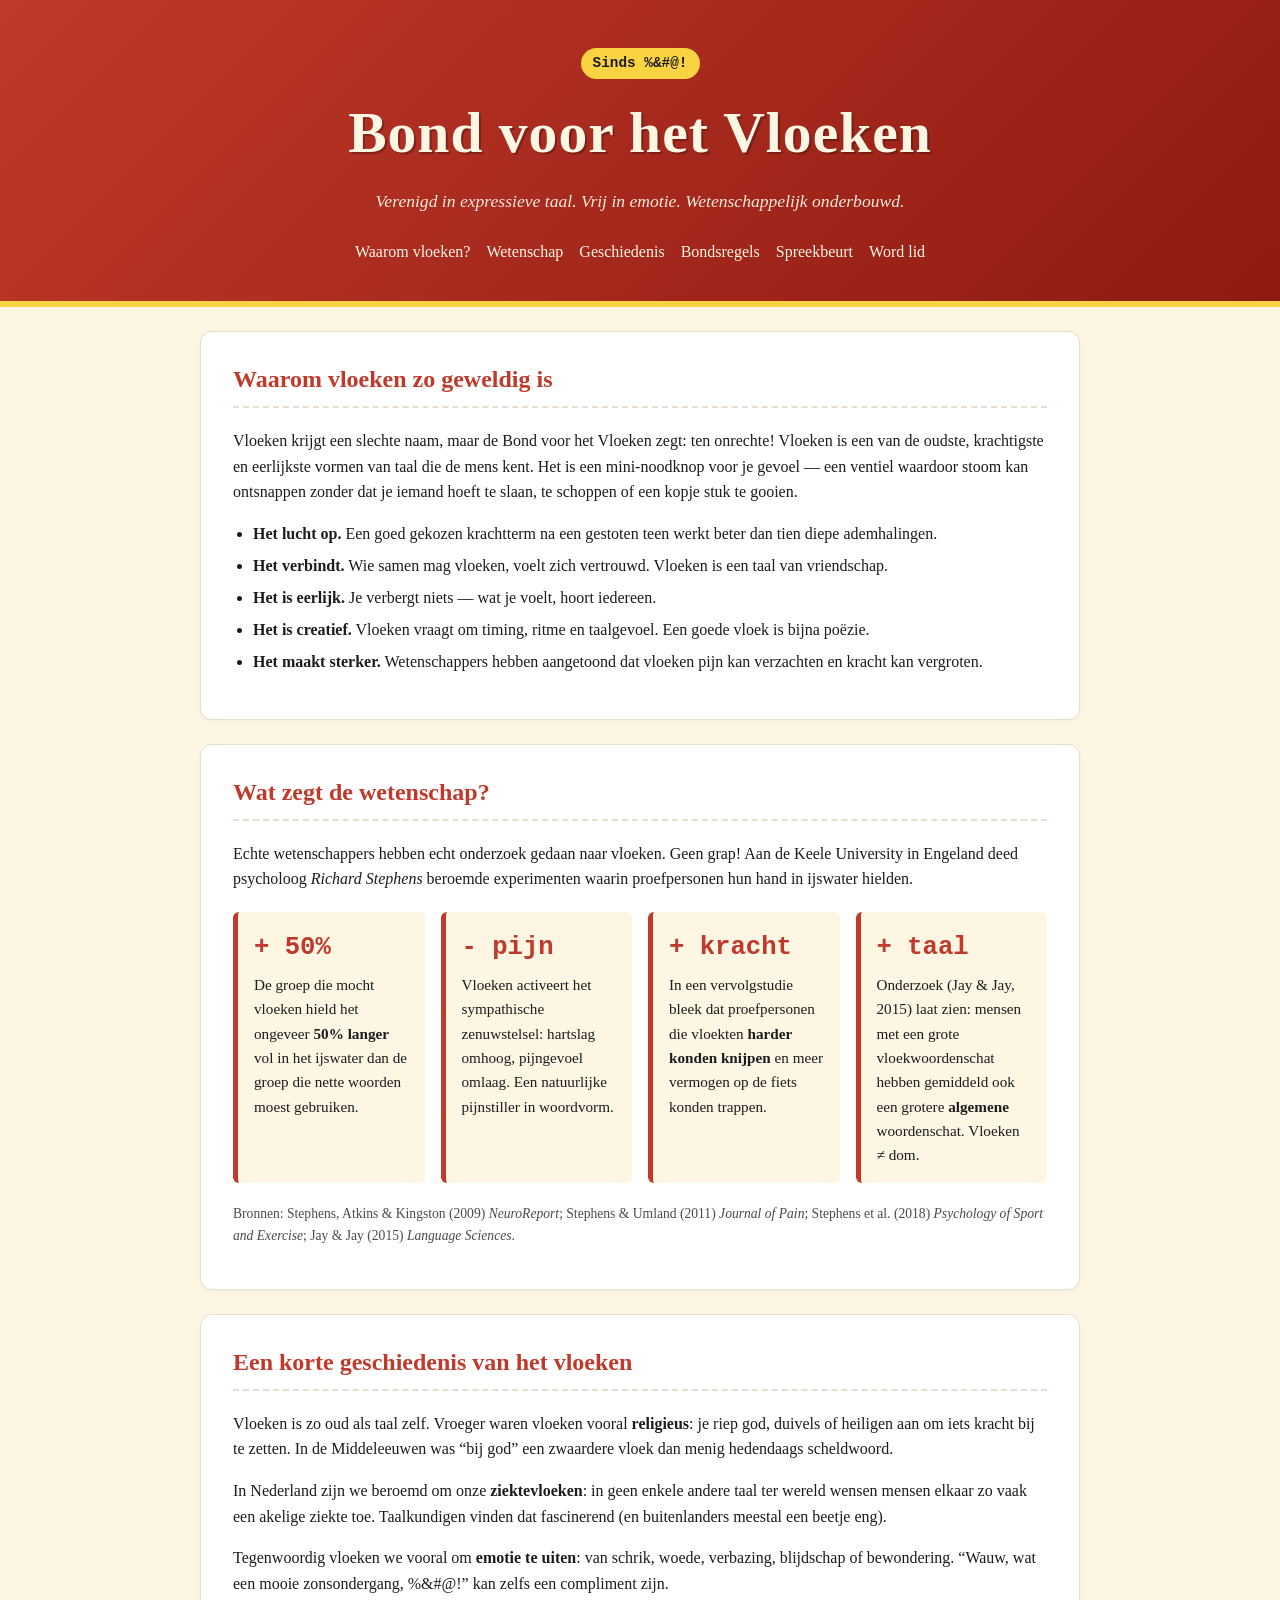
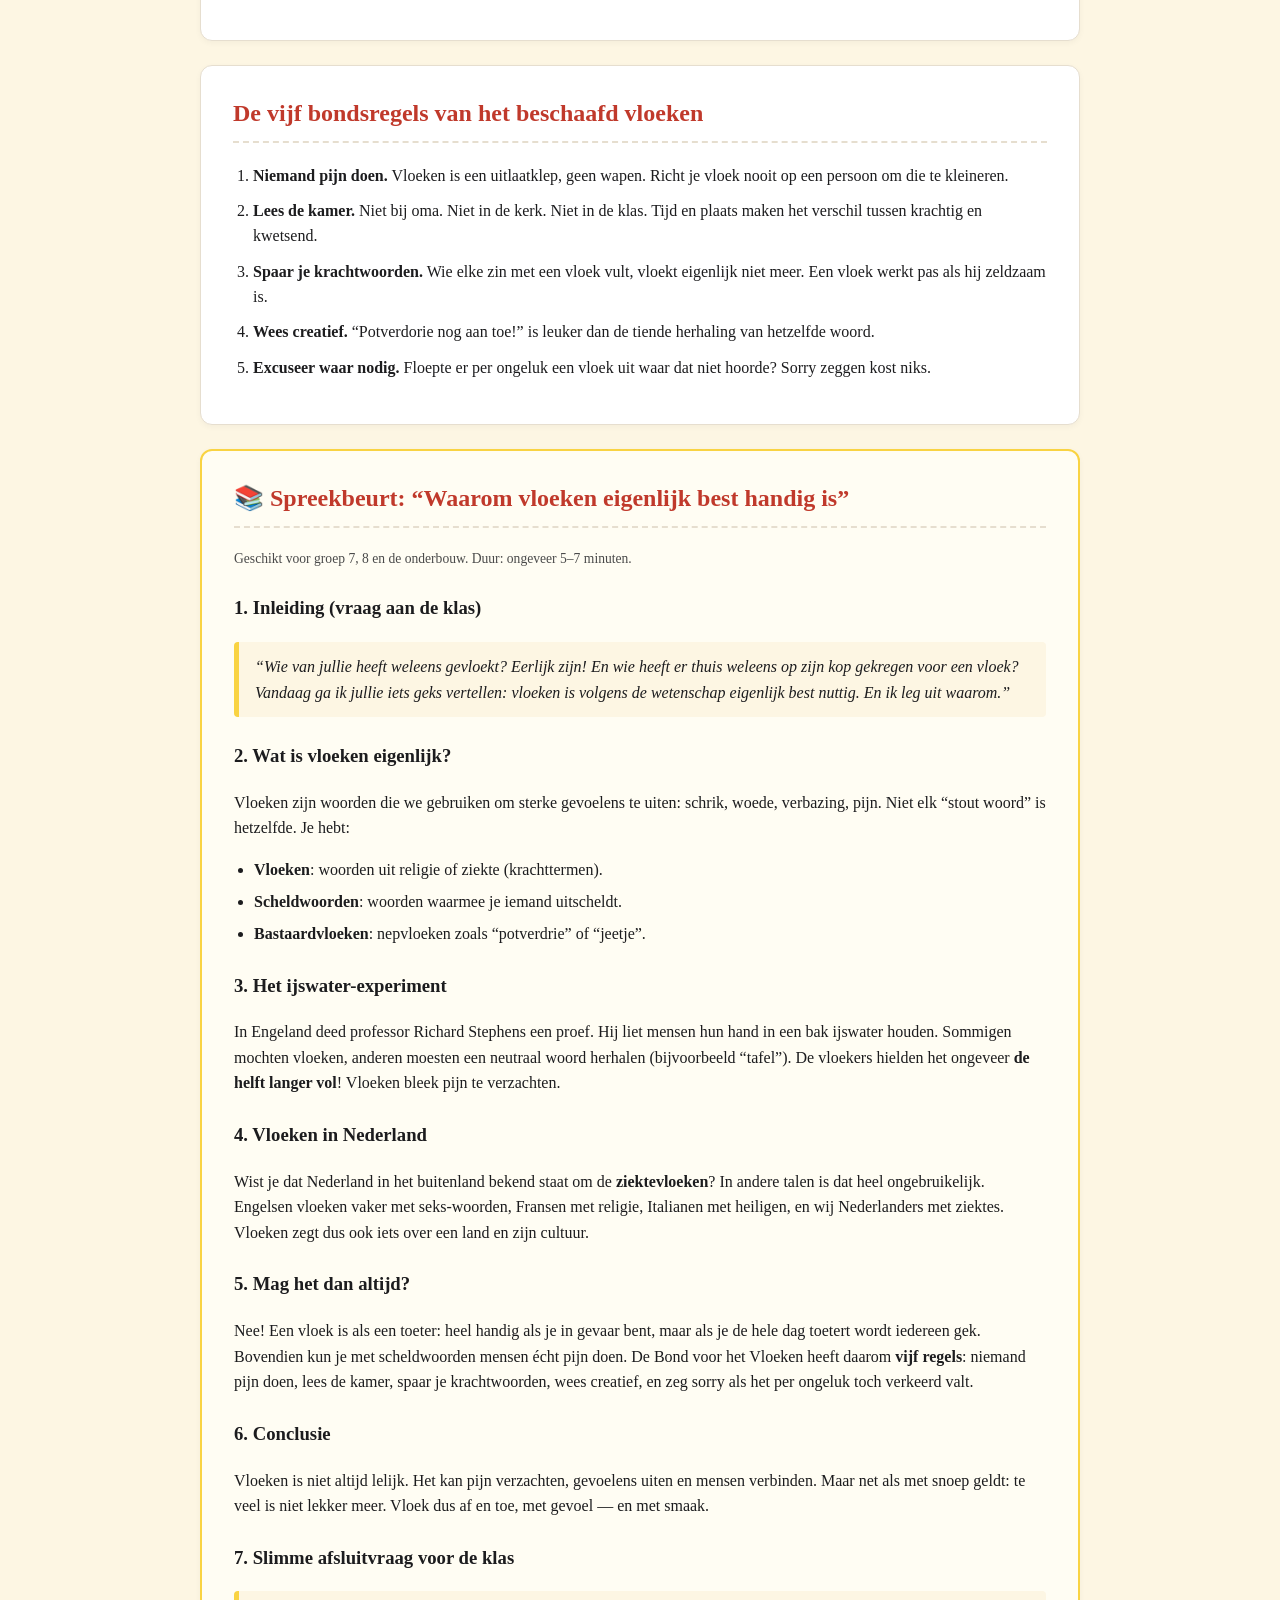
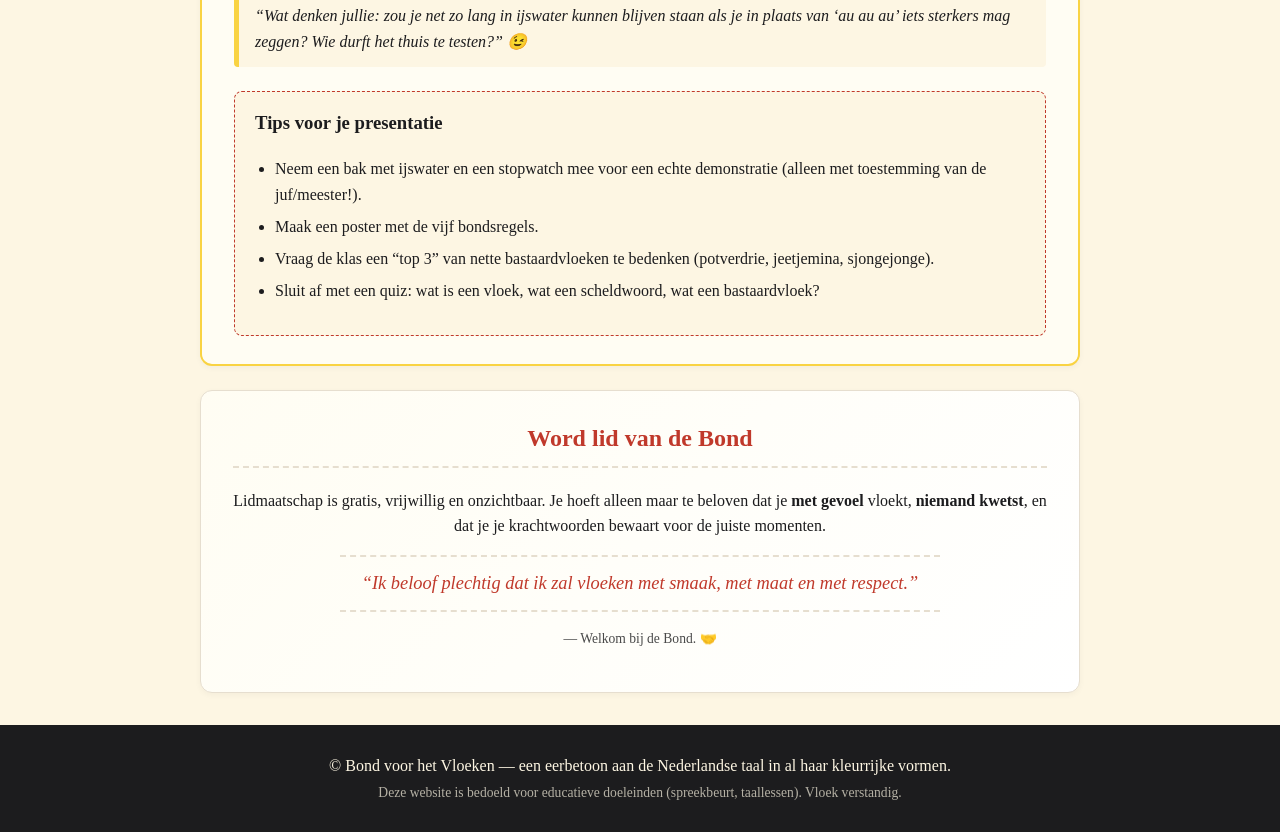
==== index.html @ 52d28886 "Add Bond voor het Vloeken website met spreekbeurtmateriaal Eenpagina-site met uitleg over vloeken, w" ====
<!DOCTYPE html>
<html lang="nl">
<head>
  <meta charset="UTF-8" />
  <meta name="viewport" content="width=device-width, initial-scale=1.0" />
  <title>Bond voor het Vloeken — Officieel Verbond van Vrije Vloekers</title>
  <meta name="description" content="De Bond voor het Vloeken: waarom vloeken zo geweldig is, wat de wetenschap zegt, en kant-en-klaar spreekbeurtmateriaal." />
  <link rel="stylesheet" href="style.css" />
</head>
<body>
  <header class="hero">
    <div class="container">
      <div class="badge">Sinds %&amp;#@!</div>
      <h1>Bond voor het Vloeken</h1>
      <p class="tagline">Verenigd in expressieve taal. Vrij in emotie. Wetenschappelijk onderbouwd.</p>
      <nav>
        <a href="#waarom">Waarom vloeken?</a>
        <a href="#wetenschap">Wetenschap</a>
        <a href="#geschiedenis">Geschiedenis</a>
        <a href="#regels">Bondsregels</a>
        <a href="#spreekbeurt">Spreekbeurt</a>
        <a href="#lid">Word lid</a>
      </nav>
    </div>
  </header>

  <main class="container">

    <section id="waarom" class="card">
      <h2>Waarom vloeken zo geweldig is</h2>
      <p>
        Vloeken krijgt een slechte naam, maar de Bond voor het Vloeken zegt: ten onrechte!
        Vloeken is een van de oudste, krachtigste en eerlijkste vormen van taal die de mens kent.
        Het is een mini-noodknop voor je gevoel — een ventiel waardoor stoom kan ontsnappen
        zonder dat je iemand hoeft te slaan, te schoppen of een kopje stuk te gooien.
      </p>
      <ul class="bullet">
        <li><strong>Het lucht op.</strong> Een goed gekozen krachtterm na een gestoten teen werkt beter dan tien diepe ademhalingen.</li>
        <li><strong>Het verbindt.</strong> Wie samen mag vloeken, voelt zich vertrouwd. Vloeken is een taal van vriendschap.</li>
        <li><strong>Het is eerlijk.</strong> Je verbergt niets — wat je voelt, hoort iedereen.</li>
        <li><strong>Het is creatief.</strong> Vloeken vraagt om timing, ritme en taalgevoel. Een goede vloek is bijna poëzie.</li>
        <li><strong>Het maakt sterker.</strong> Wetenschappers hebben aangetoond dat vloeken pijn kan verzachten en kracht kan vergroten.</li>
      </ul>
    </section>

    <section id="wetenschap" class="card">
      <h2>Wat zegt de wetenschap?</h2>
      <p>
        Echte wetenschappers hebben echt onderzoek gedaan naar vloeken. Geen grap!
        Aan de Keele University in Engeland deed psycholoog <em>Richard Stephens</em>
        beroemde experimenten waarin proefpersonen hun hand in ijswater hielden.
      </p>
      <div class="grid">
        <div class="fact">
          <div class="big">+ 50%</div>
          <p>De groep die mocht vloeken hield het ongeveer <strong>50% langer</strong> vol in het ijswater dan de groep die nette woorden moest gebruiken.</p>
        </div>
        <div class="fact">
          <div class="big">- pijn</div>
          <p>Vloeken activeert het sympathische zenuwstelsel: hartslag omhoog, pijngevoel omlaag. Een natuurlijke pijnstiller in woordvorm.</p>
        </div>
        <div class="fact">
          <div class="big">+ kracht</div>
          <p>In een vervolgstudie bleek dat proefpersonen die vloekten <strong>harder konden knijpen</strong> en meer vermogen op de fiets konden trappen.</p>
        </div>
        <div class="fact">
          <div class="big">+ taal</div>
          <p>Onderzoek (Jay &amp; Jay, 2015) laat zien: mensen met een grote vloekwoordenschat hebben gemiddeld ook een grotere <strong>algemene</strong> woordenschat. Vloeken ≠ dom.</p>
        </div>
      </div>
      <p class="small">
        Bronnen: Stephens, Atkins &amp; Kingston (2009) <em>NeuroReport</em>; Stephens &amp; Umland (2011) <em>Journal of Pain</em>;
        Stephens et al. (2018) <em>Psychology of Sport and Exercise</em>; Jay &amp; Jay (2015) <em>Language Sciences</em>.
      </p>
    </section>

    <section id="geschiedenis" class="card">
      <h2>Een korte geschiedenis van het vloeken</h2>
      <p>
        Vloeken is zo oud als taal zelf. Vroeger waren vloeken vooral <strong>religieus</strong>:
        je riep god, duivels of heiligen aan om iets kracht bij te zetten. In de Middeleeuwen
        was &ldquo;bij god&rdquo; een zwaardere vloek dan menig hedendaags scheldwoord.
      </p>
      <p>
        In Nederland zijn we beroemd om onze <strong>ziektevloeken</strong>: in geen enkele andere
        taal ter wereld wensen mensen elkaar zo vaak een akelige ziekte toe. Taalkundigen vinden
        dat fascinerend (en buitenlanders meestal een beetje eng).
      </p>
      <p>
        Tegenwoordig vloeken we vooral om <strong>emotie te uiten</strong>: van schrik, woede,
        verbazing, blijdschap of bewondering. &ldquo;Wauw, wat een mooie zonsondergang, %&amp;#@!&rdquo;
        kan zelfs een compliment zijn.
      </p>
    </section>

    <section id="regels" class="card">
      <h2>De vijf bondsregels van het beschaafd vloeken</h2>
      <ol class="rules">
        <li><strong>Niemand pijn doen.</strong> Vloeken is een uitlaatklep, geen wapen. Richt je vloek nooit op een persoon om die te kleineren.</li>
        <li><strong>Lees de kamer.</strong> Niet bij oma. Niet in de kerk. Niet in de klas. Tijd en plaats maken het verschil tussen krachtig en kwetsend.</li>
        <li><strong>Spaar je krachtwoorden.</strong> Wie elke zin met een vloek vult, vloekt eigenlijk niet meer. Een vloek werkt pas als hij zeldzaam is.</li>
        <li><strong>Wees creatief.</strong> &ldquo;Potverdorie nog aan toe!&rdquo; is leuker dan de tiende herhaling van hetzelfde woord.</li>
        <li><strong>Excuseer waar nodig.</strong> Floepte er per ongeluk een vloek uit waar dat niet hoorde? Sorry zeggen kost niks.</li>
      </ol>
    </section>

    <section id="spreekbeurt" class="card spreekbeurt">
      <h2>📚 Spreekbeurt: &ldquo;Waarom vloeken eigenlijk best handig is&rdquo;</h2>
      <p class="small">Geschikt voor groep 7, 8 en de onderbouw. Duur: ongeveer 5–7 minuten.</p>

      <h3>1. Inleiding (vraag aan de klas)</h3>
      <blockquote>
        &ldquo;Wie van jullie heeft weleens gevloekt? Eerlijk zijn! En wie heeft er thuis weleens
        op zijn kop gekregen voor een vloek? Vandaag ga ik jullie iets geks vertellen:
        vloeken is volgens de wetenschap eigenlijk best <em>nuttig</em>. En ik leg uit waarom.&rdquo;
      </blockquote>

      <h3>2. Wat is vloeken eigenlijk?</h3>
      <p>
        Vloeken zijn woorden die we gebruiken om sterke gevoelens te uiten: schrik, woede,
        verbazing, pijn. Niet elk &ldquo;stout woord&rdquo; is hetzelfde. Je hebt:
      </p>
      <ul class="bullet">
        <li><strong>Vloeken</strong>: woorden uit religie of ziekte (krachttermen).</li>
        <li><strong>Scheldwoorden</strong>: woorden waarmee je iemand uitscheldt.</li>
        <li><strong>Bastaardvloeken</strong>: nepvloeken zoals &ldquo;potverdrie&rdquo; of &ldquo;jeetje&rdquo;.</li>
      </ul>

      <h3>3. Het ijswater-experiment</h3>
      <p>
        In Engeland deed professor Richard Stephens een proef. Hij liet mensen hun hand
        in een bak ijswater houden. Sommigen mochten vloeken, anderen moesten een neutraal
        woord herhalen (bijvoorbeeld &ldquo;tafel&rdquo;). De vloekers hielden het ongeveer
        <strong>de helft langer vol</strong>! Vloeken bleek pijn te verzachten.
      </p>

      <h3>4. Vloeken in Nederland</h3>
      <p>
        Wist je dat Nederland in het buitenland bekend staat om de <strong>ziektevloeken</strong>?
        In andere talen is dat heel ongebruikelijk. Engelsen vloeken vaker met seks-woorden,
        Fransen met religie, Italianen met heiligen, en wij Nederlanders met ziektes. Vloeken
        zegt dus ook iets over een land en zijn cultuur.
      </p>

      <h3>5. Mag het dan altijd?</h3>
      <p>
        Nee! Een vloek is als een toeter: heel handig als je in gevaar bent, maar als je de hele
        dag toetert wordt iedereen gek. Bovendien kun je met scheldwoorden mensen écht pijn doen.
        De Bond voor het Vloeken heeft daarom <strong>vijf regels</strong>: niemand pijn doen,
        lees de kamer, spaar je krachtwoorden, wees creatief, en zeg sorry als het per ongeluk
        toch verkeerd valt.
      </p>

      <h3>6. Conclusie</h3>
      <p>
        Vloeken is niet altijd lelijk. Het kan pijn verzachten, gevoelens uiten en mensen
        verbinden. Maar net als met snoep geldt: te veel is niet lekker meer.
        Vloek dus af en toe, met gevoel — en met smaak.
      </p>

      <h3>7. Slimme afsluitvraag voor de klas</h3>
      <blockquote>
        &ldquo;Wat denken jullie: zou je net zo lang in ijswater kunnen blijven staan als je
        in plaats van &lsquo;au au au&rsquo; iets sterkers mag zeggen? Wie durft het thuis te
        testen?&rdquo; 😉
      </blockquote>

      <div class="downloadbox">
        <h3>Tips voor je presentatie</h3>
        <ul class="bullet">
          <li>Neem een bak met ijswater en een stopwatch mee voor een echte demonstratie (alleen met toestemming van de juf/meester!).</li>
          <li>Maak een poster met de vijf bondsregels.</li>
          <li>Vraag de klas een &ldquo;top 3&rdquo; van nette bastaardvloeken te bedenken (potverdrie, jeetjemina, sjongejonge).</li>
          <li>Sluit af met een quiz: wat is een vloek, wat een scheldwoord, wat een bastaardvloek?</li>
        </ul>
      </div>
    </section>

    <section id="lid" class="card cta">
      <h2>Word lid van de Bond</h2>
      <p>
        Lidmaatschap is gratis, vrijwillig en onzichtbaar. Je hoeft alleen maar te beloven dat
        je <strong>met gevoel</strong> vloekt, <strong>niemand kwetst</strong>, en dat je je
        krachtwoorden bewaart voor de juiste momenten.
      </p>
      <p class="pledge">
        &ldquo;Ik beloof plechtig dat ik zal vloeken met smaak, met maat en met respect.&rdquo;
      </p>
      <p class="small">— Welkom bij de Bond. 🤝</p>
    </section>

  </main>

  <footer>
    <div class="container">
      <p>© Bond voor het Vloeken — een eerbetoon aan de Nederlandse taal in al haar kleurrijke vormen.</p>
      <p class="small">Deze website is bedoeld voor educatieve doeleinden (spreekbeurt, taallessen). Vloek verstandig.</p>
    </div>
  </footer>
</body>
</html>
---- style.css ----
:root {
  --rood: #c0392b;
  --donker: #1c1c1e;
  --crème: #fdf6e3;
  --geel: #f9d342;
  --grijs: #4a4a4a;
  --kaartrand: #e6decf;
}

* { box-sizing: border-box; }

html, body {
  margin: 0;
  padding: 0;
  font-family: Georgia, "Times New Roman", serif;
  color: var(--donker);
  background: var(--crème);
  line-height: 1.6;
}

.container {
  max-width: 920px;
  margin: 0 auto;
  padding: 0 1.25rem;
}

.hero {
  background: linear-gradient(135deg, var(--rood) 0%, #8e1a10 100%);
  color: var(--crème);
  padding: 3rem 0 2rem;
  text-align: center;
  border-bottom: 6px solid var(--geel);
}

.hero h1 {
  font-size: clamp(2.2rem, 5vw, 3.6rem);
  margin: 0.5rem 0 0.25rem;
  letter-spacing: 1px;
  text-shadow: 2px 2px 0 rgba(0,0,0,0.25);
}

.tagline {
  font-style: italic;
  font-size: 1.1rem;
  margin: 0.5rem 0 1.5rem;
  opacity: 0.95;
}

.badge {
  display: inline-block;
  background: var(--geel);
  color: var(--donker);
  font-weight: bold;
  padding: 0.25rem 0.75rem;
  border-radius: 999px;
  font-family: "Courier New", monospace;
  font-size: 0.9rem;
}

nav {
  display: flex;
  flex-wrap: wrap;
  justify-content: center;
  gap: 0.5rem 1rem;
  margin-top: 1rem;
}

nav a {
  color: var(--crème);
  text-decoration: none;
  border-bottom: 2px solid transparent;
  padding-bottom: 2px;
  transition: border-color 0.2s;
}

nav a:hover { border-color: var(--geel); }

main { padding: 2rem 0 3rem; }

.card {
  background: #fff;
  border: 1px solid var(--kaartrand);
  border-radius: 12px;
  padding: 1.75rem 2rem;
  margin: 1.5rem 0;
  box-shadow: 0 2px 6px rgba(0,0,0,0.04);
}

.card h2 {
  margin-top: 0;
  color: var(--rood);
  border-bottom: 2px dashed var(--kaartrand);
  padding-bottom: 0.5rem;
}

.card h3 {
  margin-top: 1.5rem;
  color: var(--donker);
}

.bullet { padding-left: 1.25rem; }
.bullet li { margin: 0.4rem 0; }

.rules {
  padding-left: 1.25rem;
}
.rules li {
  margin: 0.6rem 0;
}

.grid {
  display: grid;
  grid-template-columns: repeat(auto-fit, minmax(180px, 1fr));
  gap: 1rem;
  margin: 1.25rem 0;
}

.fact {
  background: var(--crème);
  border-left: 5px solid var(--rood);
  padding: 1rem;
  border-radius: 6px;
}

.fact .big {
  font-family: "Courier New", monospace;
  font-size: 1.6rem;
  font-weight: bold;
  color: var(--rood);
  margin-bottom: 0.25rem;
}

.fact p { margin: 0; font-size: 0.95rem; }

blockquote {
  background: var(--crème);
  border-left: 5px solid var(--geel);
  margin: 1rem 0;
  padding: 0.75rem 1rem;
  font-style: italic;
  border-radius: 4px;
}

.small {
  font-size: 0.85rem;
  color: var(--grijs);
}

.spreekbeurt {
  border: 2px solid var(--geel);
  background: #fffdf3;
}

.downloadbox {
  margin-top: 1.5rem;
  padding: 1rem 1.25rem;
  background: var(--crème);
  border-radius: 8px;
  border: 1px dashed var(--rood);
}

.downloadbox h3 { margin-top: 0; }

.cta {
  text-align: center;
  background: linear-gradient(135deg, #fffdf3 0%, #fff 100%);
}

.pledge {
  font-size: 1.15rem;
  font-style: italic;
  color: var(--rood);
  border-top: 2px dashed var(--kaartrand);
  border-bottom: 2px dashed var(--kaartrand);
  padding: 0.75rem 0;
  margin: 1rem auto;
  max-width: 600px;
}

footer {
  background: var(--donker);
  color: var(--crème);
  padding: 1.5rem 0;
  text-align: center;
  margin-top: 2rem;
}

footer p { margin: 0.25rem 0; }
footer .small { color: #b5b1a5; }

@media (max-width: 600px) {
  .card { padding: 1.25rem; }
  .hero { padding: 2rem 0 1.5rem; }
}
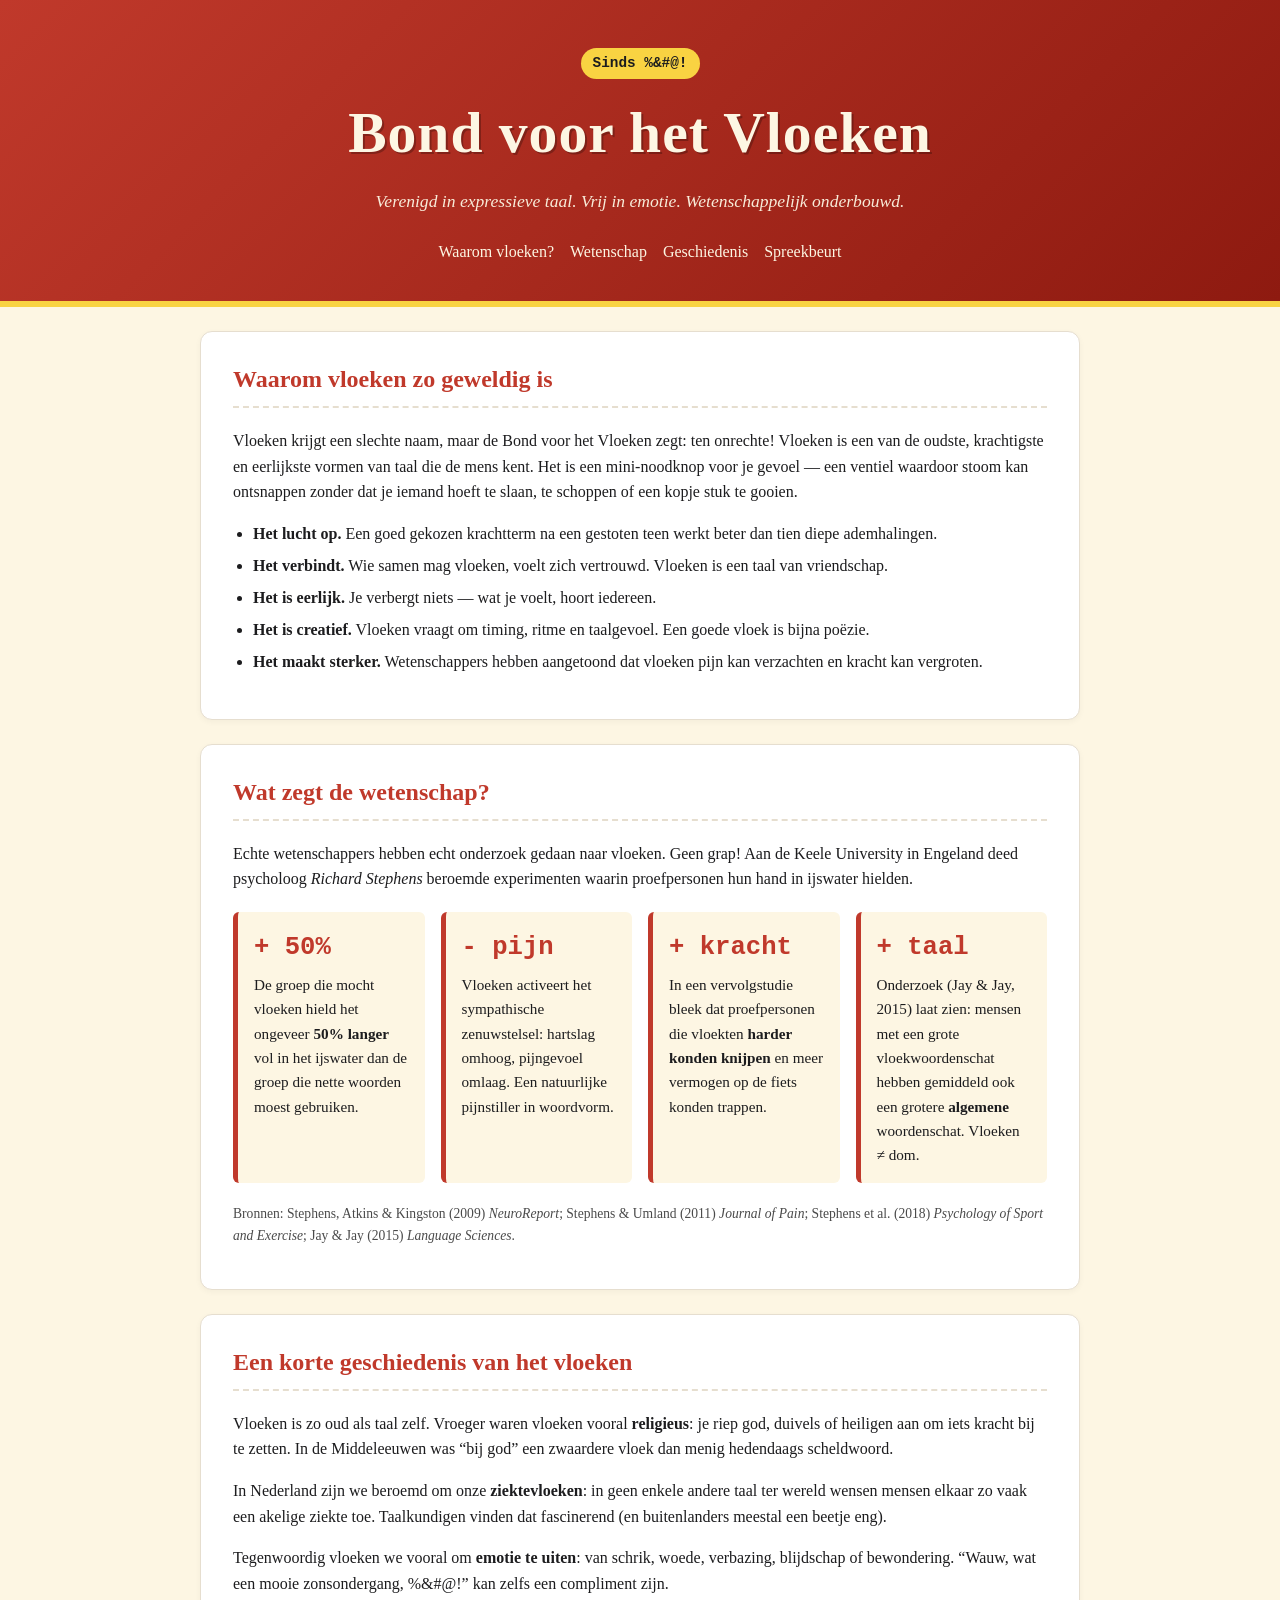
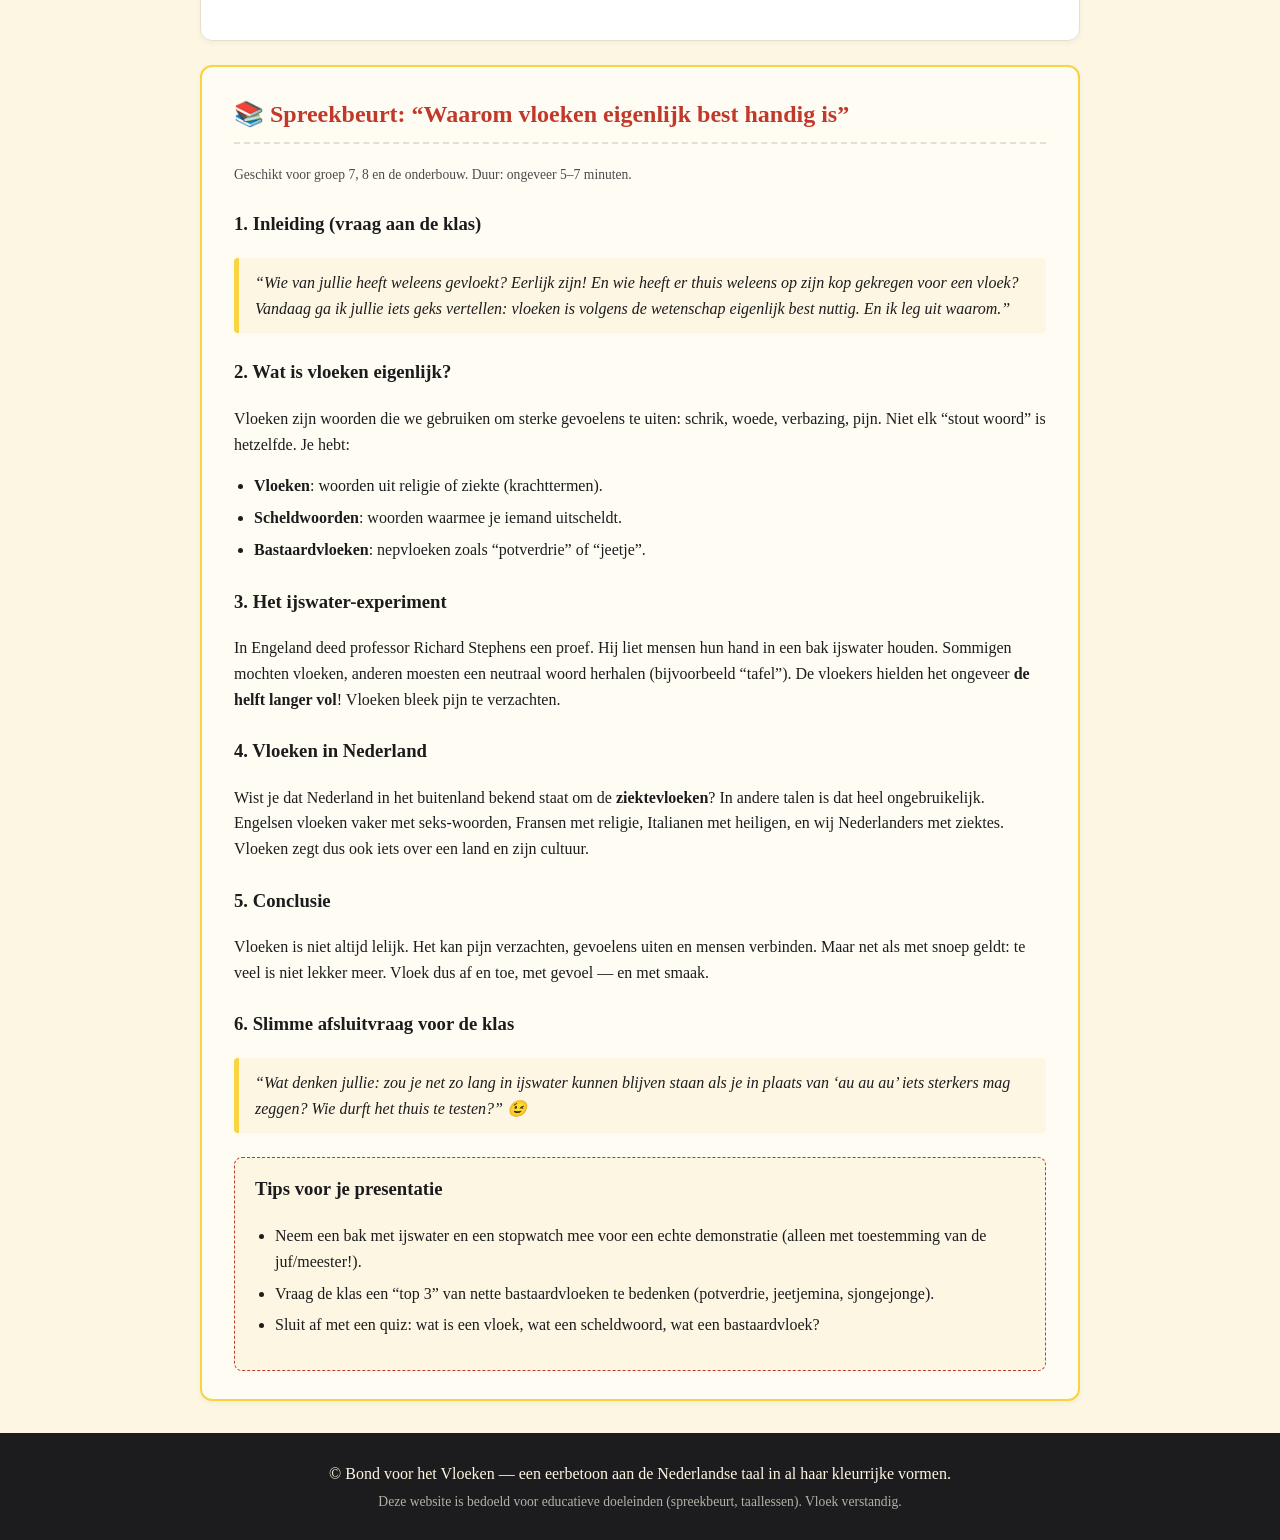
==== commit 95f2c628: "Voeg Google Analytics toe en verwijder bondsregels/lidmaatschap-secties - gtag.js (G-50W6WV16DJ) toe" ====
--- a/index.html
+++ b/index.html
@@ -6,6 +6,14 @@
   <title>Bond voor het Vloeken — Officieel Verbond van Vrije Vloekers</title>
   <meta name="description" content="De Bond voor het Vloeken: waarom vloeken zo geweldig is, wat de wetenschap zegt, en kant-en-klaar spreekbeurtmateriaal." />
   <link rel="stylesheet" href="style.css" />
+  <!-- Google tag (gtag.js) -->
+  <script async src="https://www.googletagmanager.com/gtag/js?id=G-50W6WV16DJ"></script>
+  <script>
+    window.dataLayer = window.dataLayer || [];
+    function gtag(){dataLayer.push(arguments);}
+    gtag('js', new Date());
+    gtag('config', 'G-50W6WV16DJ');
+  </script>
 </head>
 <body>
   <header class="hero">
@@ -17,9 +25,7 @@
         <a href="#waarom">Waarom vloeken?</a>
         <a href="#wetenschap">Wetenschap</a>
         <a href="#geschiedenis">Geschiedenis</a>
-        <a href="#regels">Bondsregels</a>
         <a href="#spreekbeurt">Spreekbeurt</a>
-        <a href="#lid">Word lid</a>
       </nav>
     </div>
   </header>
@@ -93,17 +99,6 @@
       </p>
     </section>
 
-    <section id="regels" class="card">
-      <h2>De vijf bondsregels van het beschaafd vloeken</h2>
-      <ol class="rules">
-        <li><strong>Niemand pijn doen.</strong> Vloeken is een uitlaatklep, geen wapen. Richt je vloek nooit op een persoon om die te kleineren.</li>
-        <li><strong>Lees de kamer.</strong> Niet bij oma. Niet in de kerk. Niet in de klas. Tijd en plaats maken het verschil tussen krachtig en kwetsend.</li>
-        <li><strong>Spaar je krachtwoorden.</strong> Wie elke zin met een vloek vult, vloekt eigenlijk niet meer. Een vloek werkt pas als hij zeldzaam is.</li>
-        <li><strong>Wees creatief.</strong> &ldquo;Potverdorie nog aan toe!&rdquo; is leuker dan de tiende herhaling van hetzelfde woord.</li>
-        <li><strong>Excuseer waar nodig.</strong> Floepte er per ongeluk een vloek uit waar dat niet hoorde? Sorry zeggen kost niks.</li>
-      </ol>
-    </section>
-
     <section id="spreekbeurt" class="card spreekbeurt">
       <h2>📚 Spreekbeurt: &ldquo;Waarom vloeken eigenlijk best handig is&rdquo;</h2>
       <p class="small">Geschikt voor groep 7, 8 en de onderbouw. Duur: ongeveer 5–7 minuten.</p>
@@ -142,23 +137,14 @@
         zegt dus ook iets over een land en zijn cultuur.
       </p>
 
-      <h3>5. Mag het dan altijd?</h3>
-      <p>
-        Nee! Een vloek is als een toeter: heel handig als je in gevaar bent, maar als je de hele
-        dag toetert wordt iedereen gek. Bovendien kun je met scheldwoorden mensen écht pijn doen.
-        De Bond voor het Vloeken heeft daarom <strong>vijf regels</strong>: niemand pijn doen,
-        lees de kamer, spaar je krachtwoorden, wees creatief, en zeg sorry als het per ongeluk
-        toch verkeerd valt.
-      </p>
-
-      <h3>6. Conclusie</h3>
+      <h3>5. Conclusie</h3>
       <p>
         Vloeken is niet altijd lelijk. Het kan pijn verzachten, gevoelens uiten en mensen
         verbinden. Maar net als met snoep geldt: te veel is niet lekker meer.
         Vloek dus af en toe, met gevoel — en met smaak.
       </p>
 
-      <h3>7. Slimme afsluitvraag voor de klas</h3>
+      <h3>6. Slimme afsluitvraag voor de klas</h3>
       <blockquote>
         &ldquo;Wat denken jullie: zou je net zo lang in ijswater kunnen blijven staan als je
         in plaats van &lsquo;au au au&rsquo; iets sterkers mag zeggen? Wie durft het thuis te
@@ -169,24 +155,10 @@
         <h3>Tips voor je presentatie</h3>
         <ul class="bullet">
           <li>Neem een bak met ijswater en een stopwatch mee voor een echte demonstratie (alleen met toestemming van de juf/meester!).</li>
-          <li>Maak een poster met de vijf bondsregels.</li>
           <li>Vraag de klas een &ldquo;top 3&rdquo; van nette bastaardvloeken te bedenken (potverdrie, jeetjemina, sjongejonge).</li>
           <li>Sluit af met een quiz: wat is een vloek, wat een scheldwoord, wat een bastaardvloek?</li>
         </ul>
       </div>
-    </section>
-
-    <section id="lid" class="card cta">
-      <h2>Word lid van de Bond</h2>
-      <p>
-        Lidmaatschap is gratis, vrijwillig en onzichtbaar. Je hoeft alleen maar te beloven dat
-        je <strong>met gevoel</strong> vloekt, <strong>niemand kwetst</strong>, en dat je je
-        krachtwoorden bewaart voor de juiste momenten.
-      </p>
-      <p class="pledge">
-        &ldquo;Ik beloof plechtig dat ik zal vloeken met smaak, met maat en met respect.&rdquo;
-      </p>
-      <p class="small">— Welkom bij de Bond. 🤝</p>
     </section>
 
   </main>
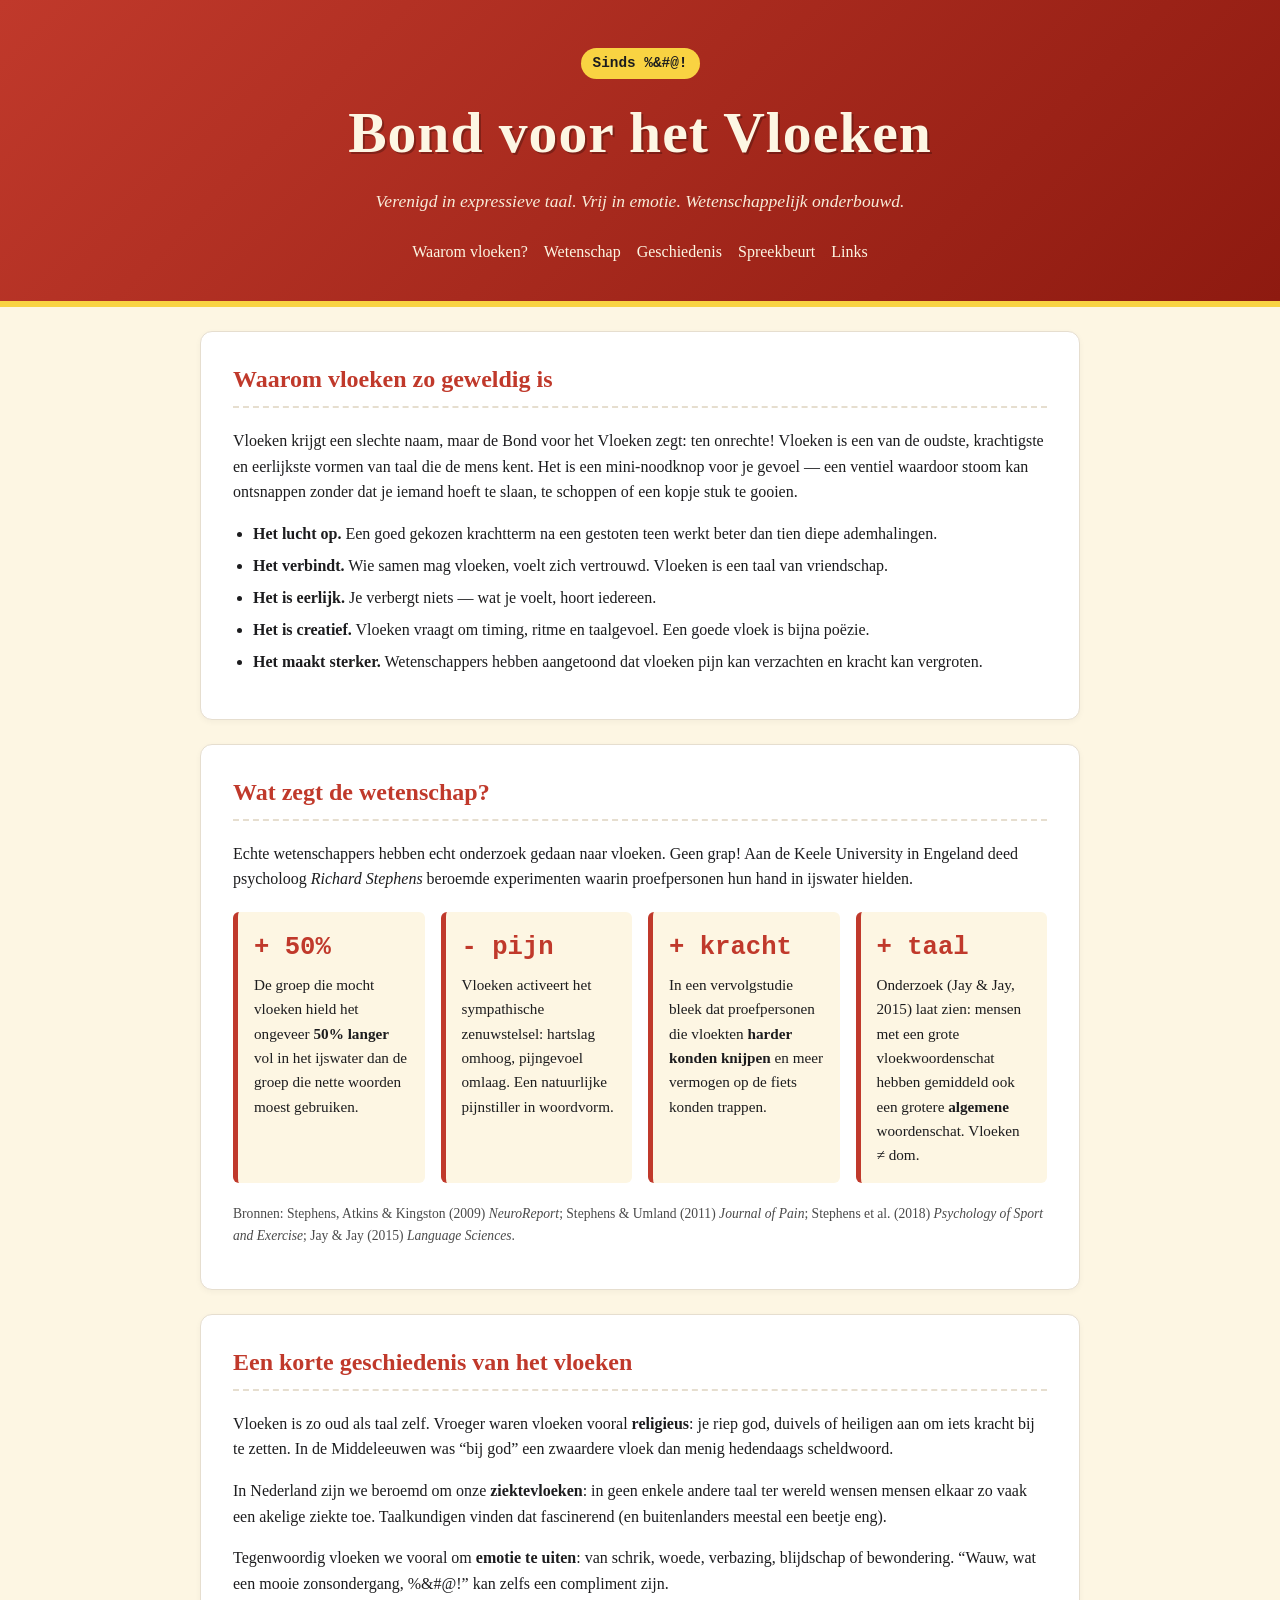
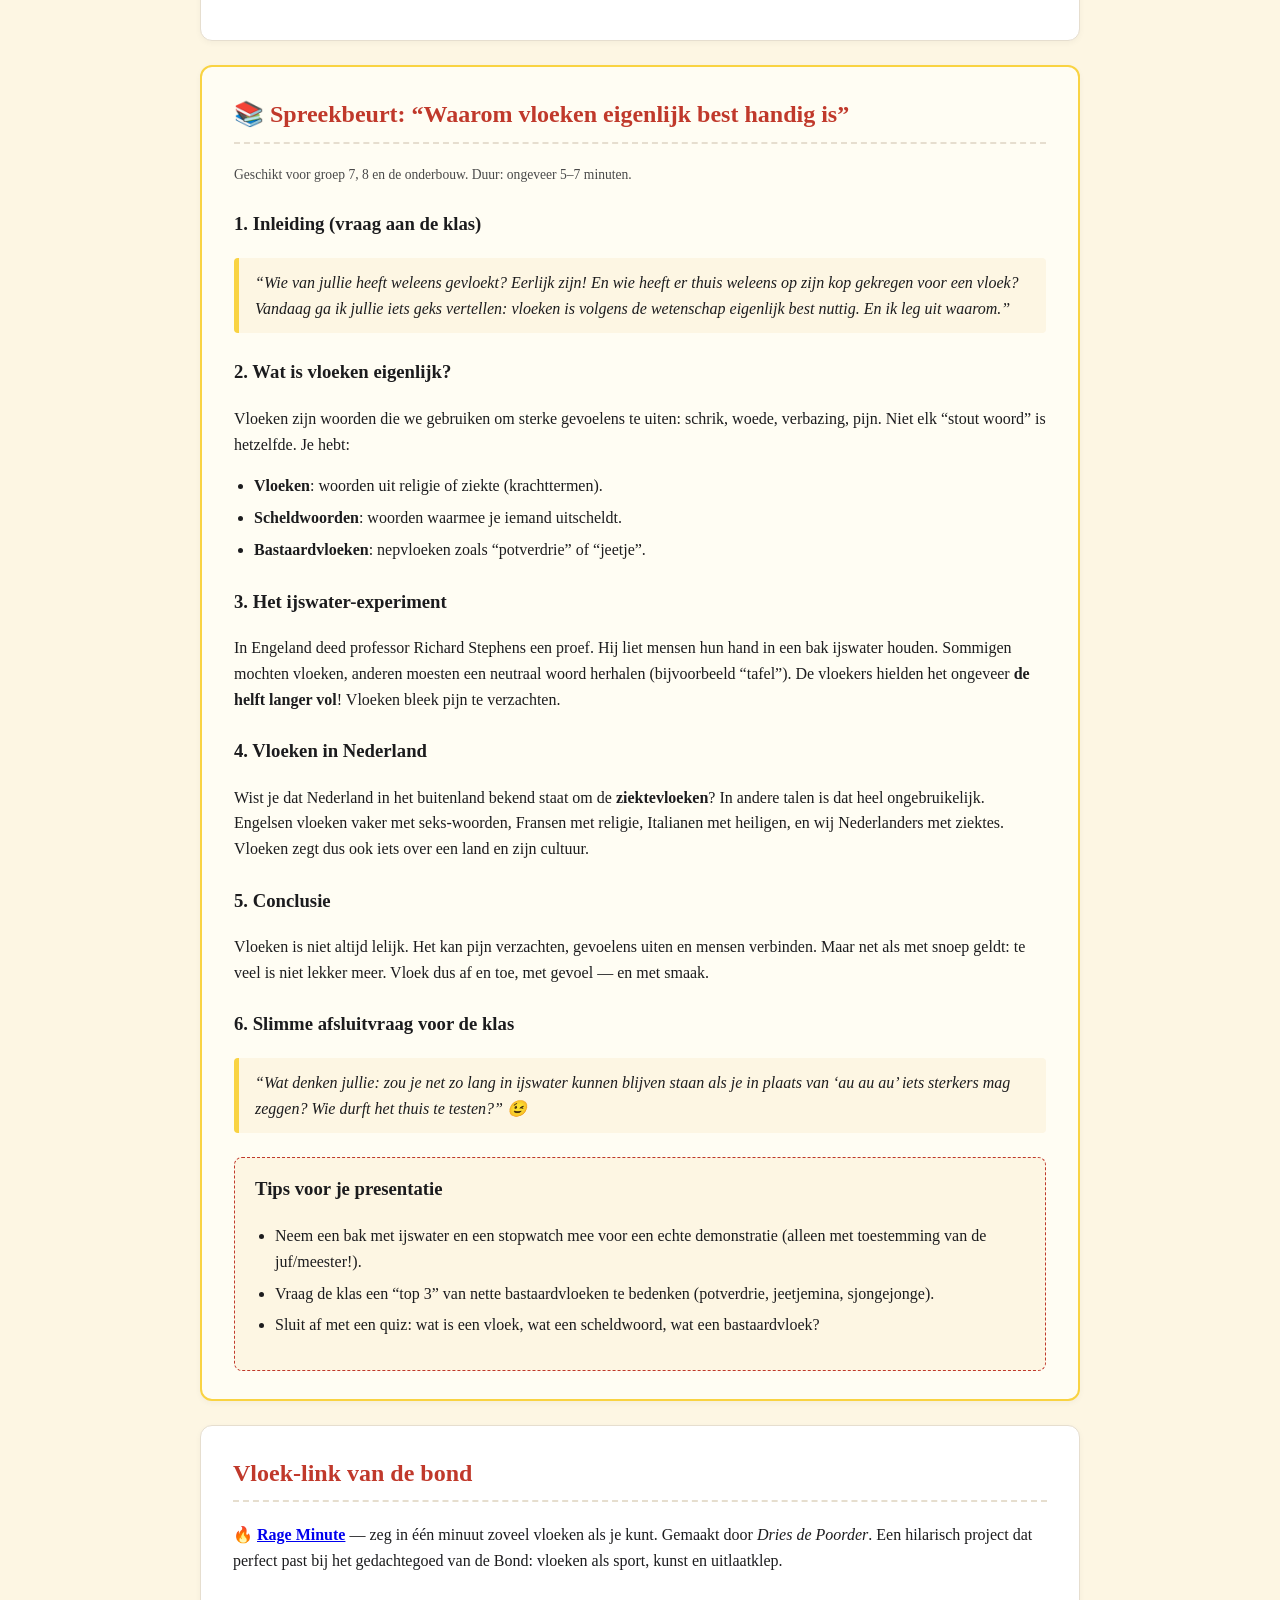
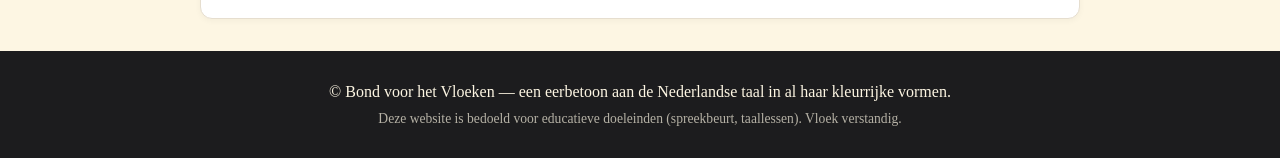
==== commit 9e9ad2aa: "Voeg link naar rage-minute.lol toe (gemaakt door Dries de Poorder)" ====
--- a/index.html
+++ b/index.html
@@ -26,6 +26,7 @@
         <a href="#wetenschap">Wetenschap</a>
         <a href="#geschiedenis">Geschiedenis</a>
         <a href="#spreekbeurt">Spreekbeurt</a>
+        <a href="#links">Links</a>
       </nav>
     </div>
   </header>
@@ -161,6 +162,16 @@
       </div>
     </section>
 
+    <section id="links" class="card">
+      <h2>Vloek-link van de bond</h2>
+      <p>
+        🔥 <a href="https://rage-minute.lol/" target="_blank" rel="noopener noreferrer"><strong>Rage Minute</strong></a> —
+        zeg in één minuut zoveel vloeken als je kunt. Gemaakt door <em>Dries de Poorder</em>.
+        Een hilarisch project dat perfect past bij het gedachtegoed van de Bond:
+        vloeken als sport, kunst en uitlaatklep.
+      </p>
+    </section>
+
   </main>
 
   <footer>
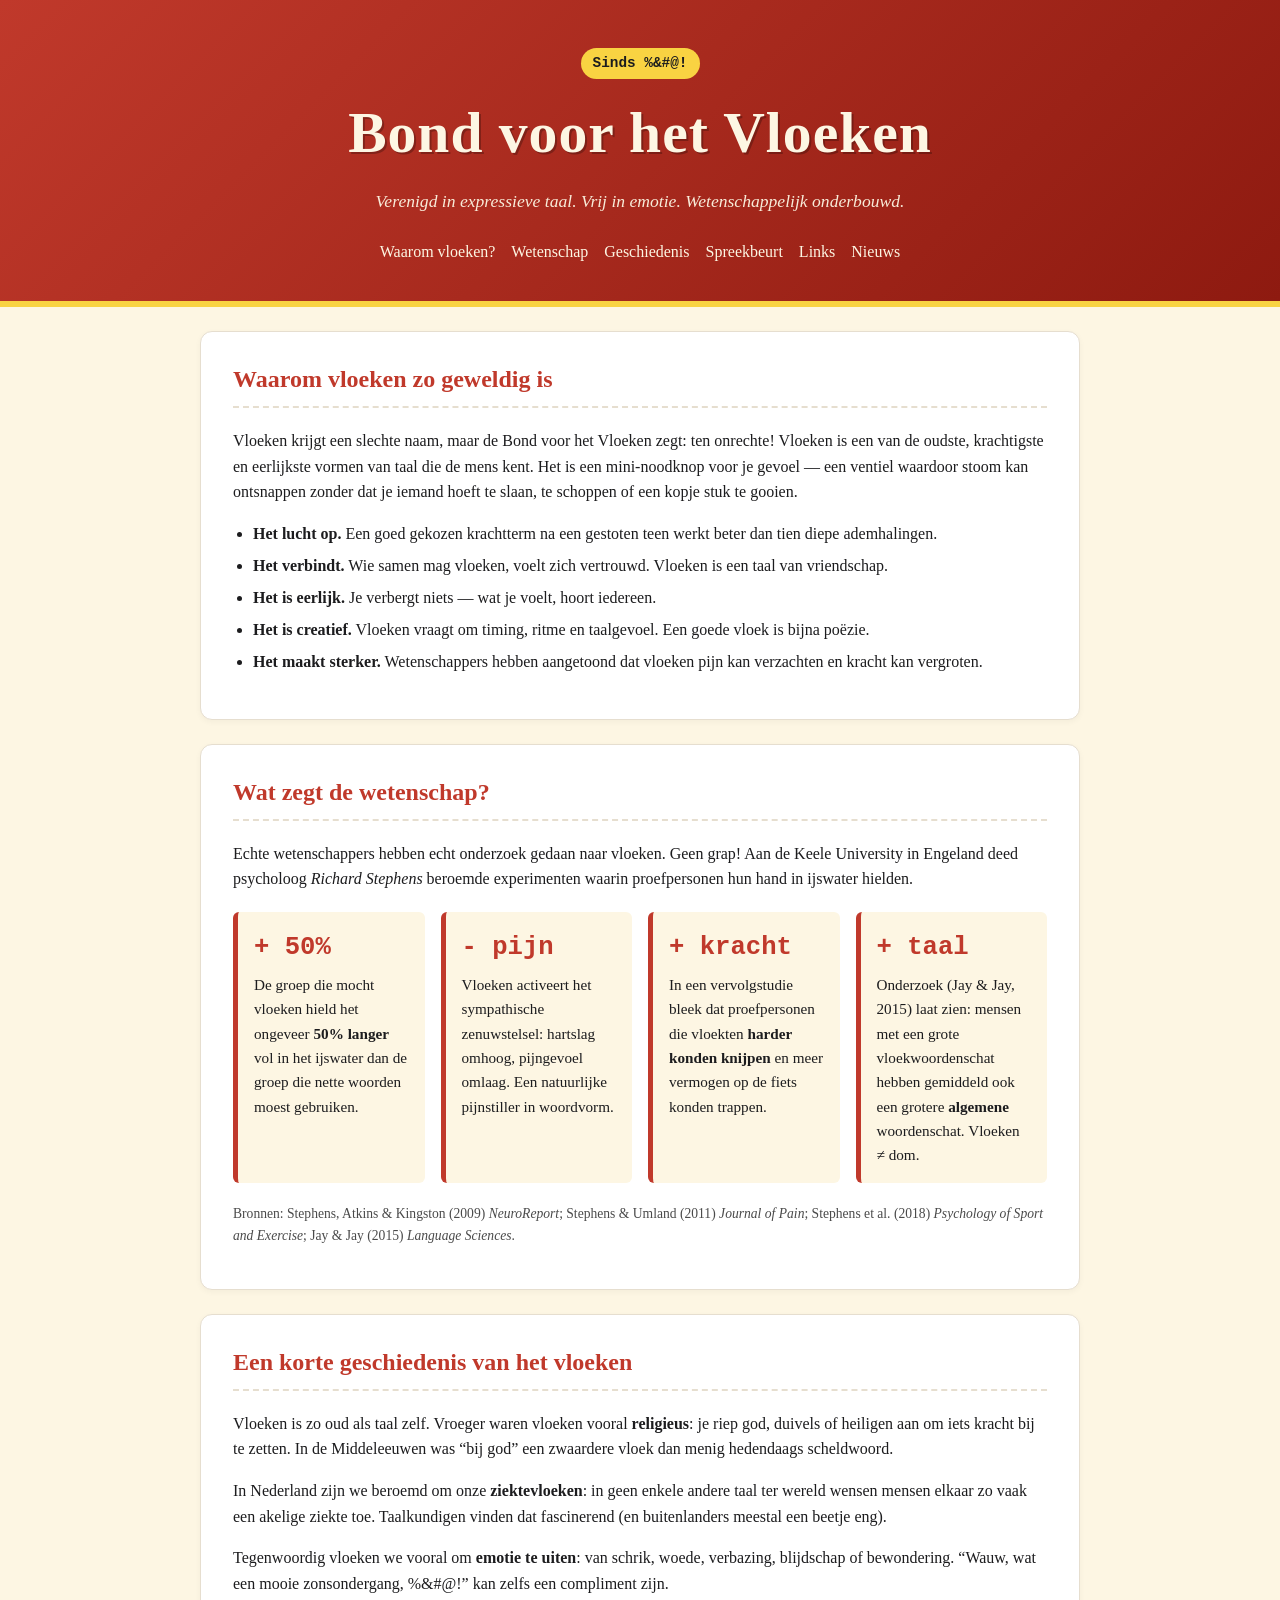
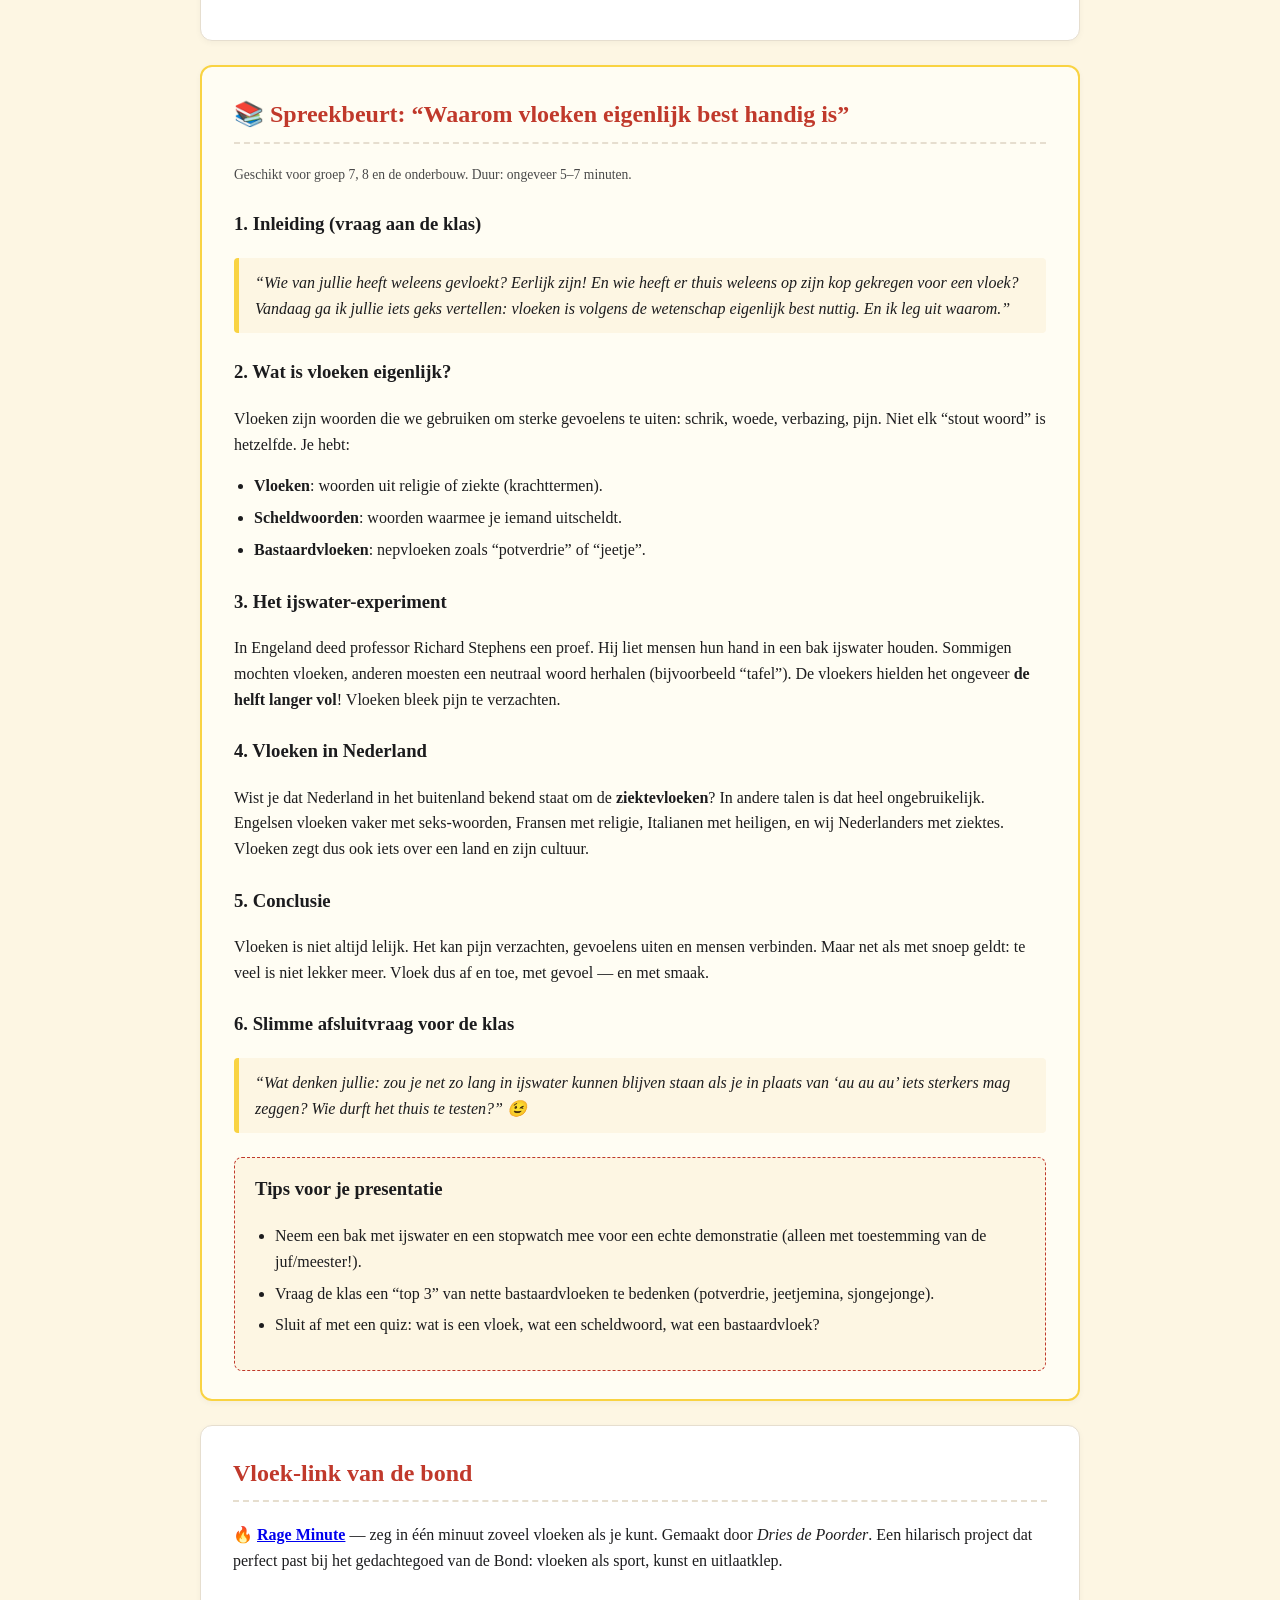
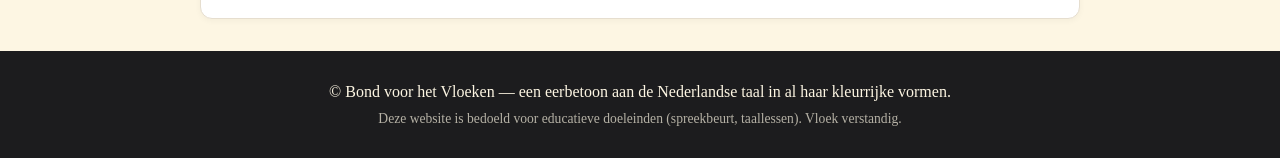
==== commit 61b936ee: "Voeg Nieuws-pagina toe met zes vloek-nieuwsberichten" ====
--- a/index.html
+++ b/index.html
@@ -27,6 +27,7 @@
         <a href="#geschiedenis">Geschiedenis</a>
         <a href="#spreekbeurt">Spreekbeurt</a>
         <a href="#links">Links</a>
+        <a href="nieuws.html">Nieuws</a>
       </nav>
     </div>
   </header>
--- a/style.css
+++ b/style.css
@@ -166,6 +166,24 @@
   background: linear-gradient(135deg, #fffdf3 0%, #fff 100%);
 }
 
+.news .newsmeta {
+  display: inline-block;
+  font-family: "Courier New", monospace;
+  font-size: 0.85rem;
+  color: var(--rood);
+  background: var(--crème);
+  padding: 0.2rem 0.6rem;
+  border-radius: 4px;
+  margin-bottom: 0.5rem;
+}
+
+.news h2 {
+  border-bottom: none;
+  padding-bottom: 0;
+  margin-top: 0.25rem;
+  font-size: 1.4rem;
+}
+
 .pledge {
   font-size: 1.15rem;
   font-style: italic;
